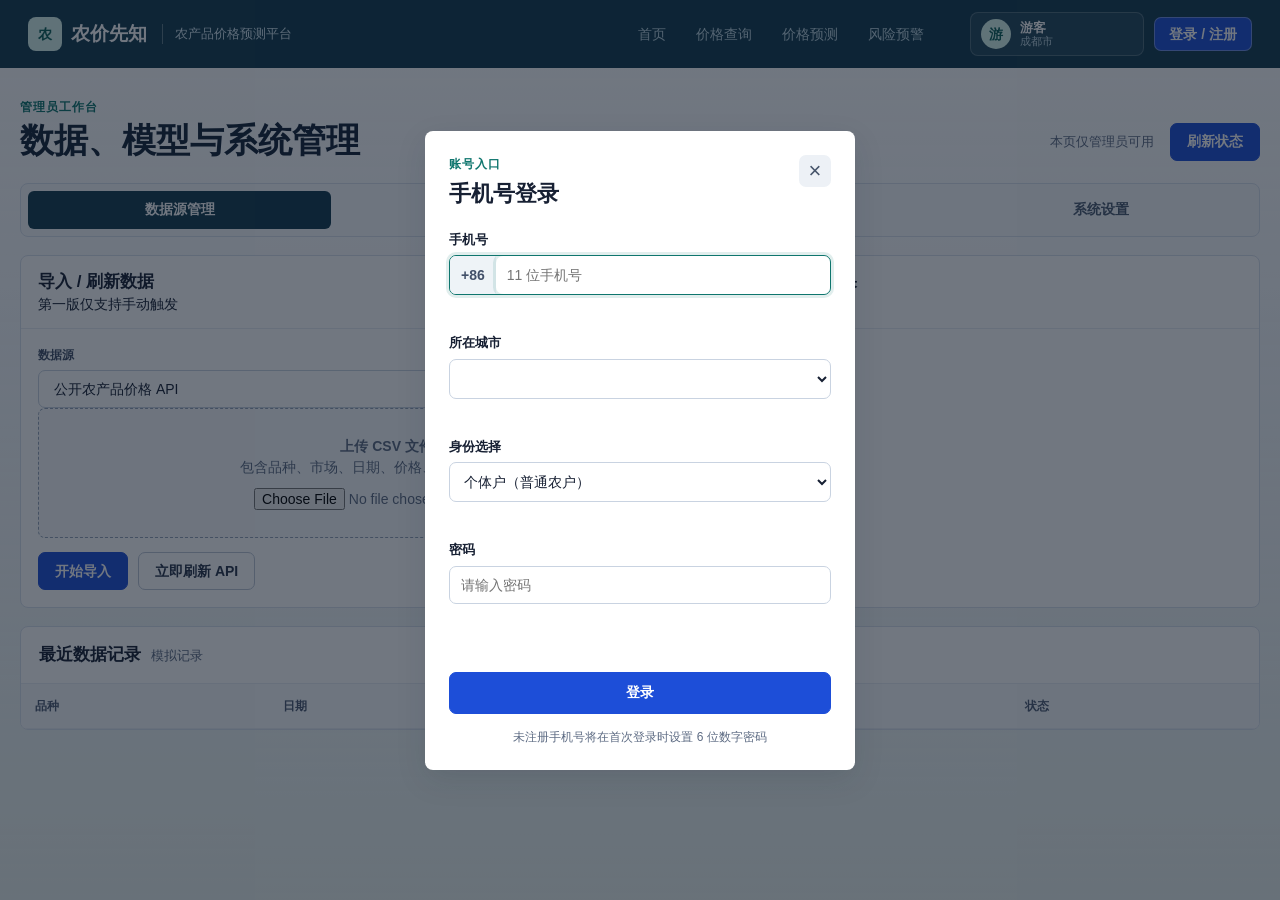
==== admin.html @ c4ecbc99 "Initial upload: GitHub Pages frontend and Cloudflare Worker backend" ====
﻿<!doctype html>
<html lang="zh-CN">
<head>
  <meta charset="utf-8">
  <meta name="viewport" content="width=device-width, initial-scale=1">
  <title>农价先知 · 管理后台</title>
  <link rel="stylesheet" href="alerts.css">
  <link rel="stylesheet" href="pages.css">
</head>
<body>
  <main class="page-shell">
    <section class="page-heading">
      <div>
        <p class="eyebrow">管理员工作台</p>
        <h1>数据、模型与系统管理</h1>
      </div>
      <div class="heading-actions">
        <span class="last-updated">本页仅管理员可用</span>
        <button class="primary-button" id="admin-refresh" type="button">刷新状态</button>
      </div>
    </section>

    <nav class="admin-tabs" aria-label="管理功能">
      <button class="active" type="button" data-tab="data">数据源管理</button>
      <button type="button" data-tab="model">模型管理</button>
      <button type="button" data-tab="logs">操作日志</button>
      <button type="button" data-tab="settings">系统设置</button>
    </nav>

    <section class="tab-view" id="tab-data">
      <div class="content-grid">
        <div class="panel">
          <div class="panel-header">
            <div>
              <h2>导入 / 刷新数据</h2>
              <span class="small">第一版仅支持手动触发</span>
            </div>
          </div>
          <div class="panel-body">
            <label class="field">
              <span>数据源</span>
              <select id="data-source">
                <option value="api">公开农产品价格 API</option>
                <option value="csv">CSV 文件</option>
              </select>
            </label>
            <div class="file-drop">
              <div>
                <strong>上传 CSV 文件</strong>
                <div>包含品种、市场、日期、价格、单位、数据来源</div>
                <input id="csv-file" type="file" accept=".csv,text/csv">
              </div>
            </div>
            <div style="margin-top:14px;display:flex;gap:10px;">
              <button class="primary-button" id="import-button" type="button">开始导入</button>
              <button class="secondary-button" id="api-refresh-button" type="button">立即刷新 API</button>
            </div>
          </div>
        </div>

        <div class="panel">
          <div class="panel-header">
            <div>
              <h2>校验结果</h2>
              <span class="small" id="import-time">尚未执行</span>
            </div>
          </div>
          <div class="panel-body">
            <ul class="result-list" id="import-result"></ul>
          </div>
        </div>
      </div>

      <div class="table-panel" style="margin-top:18px;">
        <div class="table-toolbar">
          <div>
            <h2>最近数据记录</h2>
            <span class="result-count">模拟记录</span>
          </div>
        </div>
        <div class="table-wrap">
          <table class="data-table">
            <thead><tr><th>品种</th><th>日期</th><th>价格</th><th>来源</th><th>状态</th></tr></thead>
            <tbody id="data-records"></tbody>
          </table>
        </div>
      </div>
    </section>

    <section class="tab-view" id="tab-model" hidden>
      <div class="content-grid">
        <div class="panel">
          <div class="panel-header">
            <div>
              <h2>模型任务</h2>
              <span class="small">基线、ARIMA、可选 Prophet</span>
            </div>
          </div>
          <div class="panel-body">
            <div class="select-grid">
              <label class="field"><span>训练品种</span><select id="train-product"></select></label>
              <label class="field"><span>训练市场</span><select id="train-market"></select></label>
              <label class="field"><span>预测天数</span><select id="train-days"><option value="7">7 天</option><option value="14">14 天</option></select></label>
            </div>
            <button class="primary-button" id="train-button" type="button" style="margin-top:14px;">开始训练与评估</button>
          </div>
        </div>

        <div class="panel">
          <div class="panel-header"><h2>最近模型结果</h2></div>
          <div class="panel-body">
            <div class="metric-grid">
              <div class="metric-box"><span>模型</span><strong id="trained-model">--</strong></div>
              <div class="metric-box"><span>MAPE</span><strong id="trained-mape">--</strong></div>
              <div class="metric-box"><span>RMSE</span><strong id="trained-rmse">--</strong></div>
            </div>
            <ul class="result-list" id="model-result"></ul>
          </div>
        </div>
      </div>
    </section>

    <section class="tab-view" id="tab-logs" hidden>
      <div class="table-panel">
        <div class="table-toolbar">
          <div>
            <h2>操作日志</h2>
            <span class="result-count" id="log-count"></span>
          </div>
          <button class="text-button" id="clear-logs" type="button">清空显示</button>
        </div>
        <div class="table-wrap">
          <table class="admin-log-table">
            <thead><tr><th>时间</th><th>操作</th><th>结果</th><th>详情</th></tr></thead>
            <tbody id="log-body"></tbody>
          </table>
        </div>
      </div>
    </section>

    <section class="tab-view" id="tab-settings" hidden>
      <div class="panel">
        <div class="panel-header"><h2>系统设置</h2></div>
        <div class="panel-body">
          <div class="select-grid">
            <label class="field"><span>风险评分跌幅权重</span><input id="weight-change" type="number" min="0" max="100" value="50"></label>
            <label class="field"><span>波动权重</span><input id="weight-volatility" type="number" min="0" max="100" value="30"></label>
            <label class="field"><span>提示权重</span><input id="weight-signal" type="number" min="0" max="100" value="20"></label>
          </div>
          <button class="primary-button" id="save-settings" type="button" style="margin-top:14px;">保存设置</button>
        </div>
      </div>
    </section>
  </main>

  <script src="mock-data.js"></script>
  <script src="app.js"></script>
  <script src="admin.js"></script>
</body>
</html>
---- alerts.css ----
﻿:root {
  --ink: #172033;
  --muted: #5d6b83;
  --line: #d8e0ec;
  --surface: #ffffff;
  --canvas: #f4f7fb;
  --brand: #0f766e;
  --brand-deep: #0b5f59;
  --navy: #1d4ed8;
  --amber: #b45309;
  --red: #b91c1c;
  --green: #15803d;
  --shadow: 0 10px 30px rgba(23, 32, 51, 0.12);
}

* {
  box-sizing: border-box;
}

html {
  min-width: 320px;
  background: var(--canvas);
}

body {
  margin: 0;
  min-height: 100vh;
  position: relative;
  z-index: 0;
  color: var(--ink);
  background: transparent;
  font-family: "Microsoft YaHei", "PingFang SC", "Segoe UI", sans-serif;
  font-size: 14px;
  line-height: 1.5;
}

body::before,
body::after {
  content: "";
  position: fixed;
  inset: 0;
  pointer-events: none;
}

body::before {
  z-index: -2;
  background: url("/NJXZ/agriculture-background.jpg") center / cover no-repeat;
  filter: blur(18px) saturate(0.78);
  opacity: 0.36;
}

body::after {
  z-index: -1;
  background: linear-gradient(
    to bottom,
    rgba(255, 255, 255, 0.97) 0%,
    rgba(246, 249, 252, 0.9) 42%,
    rgba(231, 240, 235, 0.76) 100%
  );
}

body.page-transition-in .page-shell {
  opacity: 0;
  transform: translateY(14px);
  animation: page-slide-in 320ms ease-out forwards;
}

body.page-transition-out .page-shell {
  animation: page-fade-out 170ms ease-in forwards;
}

@keyframes page-slide-in {
  from {
    opacity: 0;
    transform: translateY(14px);
  }
  to {
    opacity: 1;
    transform: translateY(0);
  }
}

@keyframes page-fade-out {
  from {
    opacity: 1;
  }
  to {
    opacity: 0.35;
    transform: translateY(-4px);
  }
}

@media (prefers-reduced-motion: reduce) {
  body.page-transition-in .page-shell,
  body.page-transition-out .page-shell {
    animation: none;
    opacity: 1;
    transform: none;
  }
}

.chart-path-reveal {
  stroke-dasharray: 1000;
  stroke-dashoffset: 1000;
  animation-name: chart-path-draw;
  animation-timing-function: ease-out;
  animation-fill-mode: forwards;
}

@keyframes chart-path-draw {
  to {
    stroke-dashoffset: 0;
  }
}

@media (prefers-reduced-motion: reduce) {
  .chart-path-reveal {
    animation: none;
    stroke-dashoffset: 0;
  }
}

button,
input,
select {
  font: inherit;
}

button,
select {
  cursor: pointer;
}

.app-header {
  min-height: 68px;
  padding: 0 28px;
  display: flex;
  align-items: center;
  gap: 30px;
  background: #123b4f;
  color: #ffffff;
  position: sticky;
  top: 0;
  z-index: 20;
}

.brand {
  display: flex;
  align-items: center;
  gap: 9px;
  min-width: max-content;
}

.brand-mark {
  width: 34px;
  height: 34px;
  display: grid;
  place-items: center;
  border-radius: 8px;
  color: #0b5f59;
  background: #d7f5ec;
  font-weight: 800;
}

.brand-name {
  font-size: 19px;
  font-weight: 800;
  letter-spacing: 0;
}

.brand-tag {
  margin-left: 6px;
  padding-left: 12px;
  border-left: 1px solid rgba(255, 255, 255, 0.32);
  color: #cfe2ec;
  font-size: 13px;
}

.main-nav {
  display: flex;
  align-items: stretch;
  align-self: stretch;
  gap: 22px;
  margin-left: auto;
}

.nav-link {
  position: relative;
  display: grid;
  place-items: center;
  padding: 0 4px;
  color: #b8d0dc;
  text-decoration: none;
  white-space: nowrap;
}

.nav-link::after {
  content: "";
  position: absolute;
  left: 0;
  right: 0;
  bottom: 0;
  height: 3px;
  background: transparent;
}

.nav-link.active {
  color: #ffffff;
}

.nav-link.active::after {
  background: #55d6be;
}

.account-area {
  display: flex;
  align-items: center;
  gap: 10px;
  margin-left: 12px;
}

.account-chip {
  display: flex;
  align-items: center;
  gap: 9px;
  min-width: 174px;
  padding: 6px 10px;
  border: 1px solid rgba(255, 255, 255, 0.2);
  border-radius: 8px;
  background: rgba(255, 255, 255, 0.07);
}

.account-avatar {
  width: 30px;
  height: 30px;
  display: grid;
  place-items: center;
  border-radius: 50%;
  background: #d7f5ec;
  color: #0b5f59;
  font-weight: 800;
}

.account-meta {
  display: flex;
  flex-direction: column;
  line-height: 1.2;
}

.account-meta strong {
  font-size: 13px;
}

.account-meta small {
  color: #b8d0dc;
  font-size: 11px;
}

.icon-button {
  min-height: 34px;
  padding: 0 10px;
  border: 0;
  border-radius: 7px;
  color: #eef9f6;
  background: transparent;
}

.icon-button:hover {
  background: rgba(255, 255, 255, 0.12);
}

.page-shell {
  width: min(1440px, calc(100% - 40px));
  margin: 0 auto;
  padding: 30px 0 44px;
}

.page-heading {
  display: flex;
  align-items: flex-end;
  justify-content: space-between;
  gap: 20px;
  margin-bottom: 22px;
}

.eyebrow {
  margin: 0 0 4px;
  color: var(--brand);
  font-size: 12px;
  font-weight: 800;
  letter-spacing: 0.08em;
  text-transform: uppercase;
}

.page-heading h1 {
  margin: 0;
  color: #132338;
  font-size: clamp(24px, 3vw, 34px);
  line-height: 1.2;
}

.heading-actions {
  display: flex;
  align-items: center;
  gap: 16px;
}

.last-updated {
  color: var(--muted);
  font-size: 13px;
}

.primary-button,
.secondary-button {
  min-height: 38px;
  padding: 0 16px;
  border-radius: 7px;
  font-weight: 700;
}

.primary-button {
  border: 1px solid var(--navy);
  color: #ffffff;
  background: var(--navy);
}

.primary-button:hover {
  background: #1646b8;
}

.secondary-button {
  border: 1px solid #bcc6d5;
  color: #28344a;
  background: #ffffff;
}

.secondary-button:hover {
  border-color: #8f9db3;
  background: #f8fafc;
}

.stat-grid {
  display: grid;
  grid-template-columns: repeat(4, minmax(0, 1fr));
  gap: 14px;
  margin-bottom: 18px;
}

.stat-tile {
  min-height: 96px;
  padding: 16px 18px;
  display: flex;
  flex-direction: column;
  justify-content: center;
  border: 1px solid var(--line);
  border-radius: 8px;
  background: var(--surface);
}

.stat-value {
  font-size: 30px;
  font-weight: 800;
  line-height: 1;
}

.stat-label {
  margin-top: 8px;
  color: var(--muted);
}

.stat-high .stat-value { color: var(--red); }
.stat-medium .stat-value { color: var(--amber); }
.stat-low .stat-value { color: var(--green); }
.stat-neutral .stat-value { color: var(--navy); }

.toolbar {
  padding: 16px;
  display: flex;
  align-items: flex-end;
  gap: 12px;
  border: 1px solid var(--line);
  border-radius: 8px;
  background: #ffffff;
  margin-bottom: 18px;
}

.field {
  min-width: 150px;
  display: flex;
  flex-direction: column;
  gap: 6px;
}

.field > span {
  color: #425069;
  font-size: 12px;
  font-weight: 700;
}

.field input,
.field select,
.login-field input {
  width: 100%;
  height: 38px;
  padding: 0 11px;
  border: 1px solid #c9d3e1;
  border-radius: 7px;
  outline: none;
  color: var(--ink);
  background: #ffffff;
}

.field input:focus,
.field select:focus,
.login-field input:focus {
  border-color: var(--brand);
  box-shadow: 0 0 0 3px rgba(15, 118, 110, 0.12);
}

.search-field {
  flex: 1 1 300px;
}

.table-panel {
  border: 1px solid var(--line);
  border-radius: 8px;
  background: #ffffff;
  overflow: hidden;
}

.table-toolbar {
  padding: 15px 18px;
  display: flex;
  align-items: center;
  justify-content: space-between;
  gap: 16px;
  border-bottom: 1px solid #e7ecf3;
}

.table-toolbar > div {
  display: flex;
  align-items: baseline;
  gap: 10px;
}

.table-toolbar h2 {
  margin: 0;
  font-size: 17px;
}

.result-count {
  color: var(--muted);
  font-size: 13px;
}

.text-button {
  border: 0;
  color: var(--navy);
  background: transparent;
  font-weight: 700;
}

.text-button:hover {
  text-decoration: underline;
}

.table-wrap {
  overflow-x: auto;
}

table {
  width: 100%;
  border-collapse: collapse;
  min-width: 980px;
}

th,
td {
  padding: 13px 14px;
  border-bottom: 1px solid #e7ecf3;
  text-align: left;
  vertical-align: top;
}

th {
  color: #4c5a72;
  background: #f7f9fc;
  font-size: 12px;
  font-weight: 800;
  white-space: nowrap;
}

tbody tr {
  background: #ffffff;
}

tbody tr:hover {
  background: #fbfdff;
}

tbody tr:last-child td {
  border-bottom: 0;
}

.level-badge,
.status-badge {
  display: inline-flex;
  align-items: center;
  min-height: 26px;
  padding: 0 9px;
  border-radius: 999px;
  font-size: 12px;
  font-weight: 800;
  white-space: nowrap;
}

.level-high { color: #8f1111; background: #fee2e2; }
.level-medium { color: #87480c; background: #fef3c7; }
.level-low { color: #126033; background: #d8f3e1; }
.status-unread { color: #8f1111; background: #fff1f2; }
.status-read { color: #48586e; background: #e9edf3; }

.risk-score {
  font-variant-numeric: tabular-nums;
  font-weight: 800;
}

.reason-cell {
  min-width: 260px;
  max-width: 420px;
  color: #39465c;
}

.action-column {
  width: 118px;
}

.row-actions {
  display: flex;
  gap: 8px;
  white-space: nowrap;
}

.row-actions button {
  border: 0;
  padding: 0;
  color: var(--navy);
  background: transparent;
  font-weight: 700;
}

.row-actions button:hover {
  text-decoration: underline;
}

.empty-state {
  padding: 40px 16px;
  color: var(--muted);
  text-align: center;
}

.risk-note {
  margin-top: 14px;
  padding: 11px 14px;
  display: flex;
  gap: 10px;
  border-left: 4px solid var(--amber);
  color: #5e4a21;
  background: #fff8df;
  font-size: 13px;
}

dialog {
  width: min(430px, calc(100% - 28px));
  padding: 0;
  border: 0;
  border-radius: 8px;
  color: var(--ink);
  background: #ffffff;
  box-shadow: var(--shadow);
}

dialog::backdrop {
  background: rgba(12, 21, 37, 0.58);
}

.login-dialog form,
.detail-dialog {
  padding: 24px;
}

.dialog-head {
  margin-bottom: 20px;
  display: flex;
  align-items: flex-start;
  justify-content: space-between;
  gap: 16px;
}

.dialog-head h2 {
  margin: 0;
  font-size: 22px;
}

.dialog-close {
  width: 32px;
  height: 32px;
  border: 0;
  border-radius: 7px;
  color: #46546a;
  background: #edf1f6;
  font-size: 22px;
  line-height: 1;
}

.login-field {
  display: flex;
  flex-direction: column;
  gap: 6px;
  margin-bottom: 16px;
}

.login-field > span {
  font-size: 13px;
  font-weight: 800;
}

.field-error {
  min-height: 16px;
  color: var(--red);
  font-size: 12px;
}

.login-error {
  min-height: 20px;
  margin: 2px 0 10px;
  color: var(--red);
  font-size: 13px;
}

.login-submit {
  width: 100%;
  min-height: 42px;
}

.login-foot {
  margin: 14px 0 0;
  color: var(--muted);
  font-size: 12px;
  text-align: center;
}

.detail-dialog {
  width: min(520px, calc(100% - 28px));
}

.detail-grid {
  margin: 0 0 18px;
  display: grid;
  grid-template-columns: repeat(2, minmax(0, 1fr));
  gap: 12px;
}

.detail-grid div {
  padding: 10px 12px;
  border: 1px solid var(--line);
  border-radius: 7px;
  background: #f8fafc;
}

.detail-grid dt {
  margin-bottom: 4px;
  color: var(--muted);
  font-size: 12px;
}

.detail-grid dd {
  margin: 0;
  font-weight: 800;
}

.detail-reason {
  padding: 14px;
  border-left: 4px solid var(--amber);
  background: #fff8df;
}

.detail-reason span {
  display: block;
  margin-bottom: 5px;
  color: #7b4d12;
  font-size: 12px;
  font-weight: 800;
}

.detail-reason p {
  margin: 0;
  color: #493c24;
}

.detail-actions {
  margin-top: 20px;
  display: flex;
  justify-content: flex-end;
  gap: 10px;
}

.toast-region {
  position: fixed;
  right: 20px;
  bottom: 20px;
  z-index: 50;
  display: flex;
  flex-direction: column;
  gap: 8px;
}

.toast {
  min-width: 230px;
  max-width: 340px;
  padding: 11px 14px;
  border-radius: 7px;
  color: #ffffff;
  background: #243147;
  box-shadow: var(--shadow);
  animation: toast-in 0.22s ease-out;
}

.toast.success {
  background: #17624a;
}

.toast.error {
  background: #9c2020;
}

@keyframes toast-in {
  from { opacity: 0; transform: translateY(6px); }
  to { opacity: 1; transform: translateY(0); }
}

@media (max-width: 980px) {
  .app-header {
    flex-wrap: wrap;
    padding: 12px 18px;
    gap: 12px;
  }

  .main-nav {
    order: 3;
    width: 100%;
    min-height: 36px;
    justify-content: flex-start;
    overflow-x: auto;
  }

  .account-area {
    margin-left: auto;
  }

  .toolbar {
    flex-wrap: wrap;
  }

  .field {
    flex: 1 1 150px;
  }

  .search-field {
    flex-basis: 100%;
  }
}

@media (max-width: 640px) {
  .page-shell {
    width: min(100% - 24px, 1440px);
    padding-top: 20px;
  }

  .page-heading {
    align-items: flex-start;
    flex-direction: column;
  }

  .heading-actions {
    width: 100%;
    justify-content: space-between;
  }

  .stat-grid {
    grid-template-columns: repeat(2, minmax(0, 1fr));
  }

  .toolbar {
    display: grid;
    grid-template-columns: 1fr 1fr;
  }

  .field {
    min-width: 0;
  }

  .search-field {
    grid-column: 1 / -1;
  }

  .table-toolbar {
    align-items: flex-start;
    flex-direction: column;
  }

  .account-chip {
    display: none;
  }

  .detail-grid {
    grid-template-columns: 1fr;
  }
}
---- pages.css ----
﻿body.large-font {
  font-size: 42px;
}

body.large-font .page-heading h1 {
  font-size: 44px;
}

body.large-font .app-header,
body.large-font .main-nav {
  min-height: 64px;
}

body.large-font .field input,
body.large-font .field select,
body.large-font .login-field input,
body.large-font .login-field select {
  min-height: 60px;
}

body.large-font .primary-button,
body.large-font .secondary-button,
body.large-font .login-button,
body.large-font .icon-button {
  min-height: 58px;
  padding-inline: 18px;
}

body.large-font .quick-chip,
body.large-font .catalog-tab {
  min-height: 50px;
  padding-inline: 14px;
}

.login-button {
  min-height: 34px;
  padding: 0 14px;
  border: 1px solid rgba(255, 255, 255, 0.36);
  border-radius: 7px;
  color: #ffffff;
  background: #1d4ed8;
  font-weight: 700;
}

.login-button:hover {
  background: #1646b8;
}

.account-profile-button {
  padding: 6px 10px;
  border: 1px solid rgba(255, 255, 255, 0.2);
  border-radius: 8px;
  color: inherit;
  background: rgba(255, 255, 255, 0.07);
  text-align: left;
}

.account-profile-button:hover {
  background: rgba(255, 255, 255, 0.14);
}

.login-field select {
  width: 100%;
  height: 40px;
  padding: 0 10px;
  border: 1px solid #c9d3e1;
  border-radius: 7px;
  color: #172033;
  background: #ffffff;
}

.login-field select:focus {
  border-color: #0f766e;
  box-shadow: 0 0 0 3px rgba(15, 118, 110, 0.12);
}

.profile-login-button {
  min-height: 38px;
}

.weather-grid {
  display: grid;
  grid-template-columns: repeat(5, minmax(0, 1fr));
  gap: 10px;
}

.weather-metric {
  padding: 12px;
  border: 1px solid #d8e0ec;
  border-radius: 7px;
  background: #f8fafc;
}

.weather-metric span {
  display: block;
  color: #5d6b83;
  font-size: 12px;
}

.weather-metric strong {
  display: block;
  margin-top: 5px;
  font-size: 18px;
}

.weather-daily {
  grid-column: 1 / -1;
  display: grid;
  grid-template-columns: repeat(7, minmax(0, 1fr));
  gap: 8px;
  margin-top: 10px;
}

.weather-day {
  padding: 10px;
  border: 1px solid #d8e0ec;
  border-radius: 7px;
  background: #ffffff;
  text-align: center;
}

.weather-day span,
.weather-day strong,
.weather-day small {
  display: block;
}

.weather-day strong {
  margin: 6px 0 3px;
  font-size: 13px;
}

.weather-day small {
  color: #5d6b83;
}

.phone-wrap {
  display: flex;
  align-items: center;
  border: 1px solid #c9d3e1;
  border-radius: 7px;
  background: #ffffff;
  overflow: hidden;
}

.phone-wrap:focus-within {
  border-color: #0f766e;
  box-shadow: 0 0 0 3px rgba(15, 118, 110, 0.12);
}

.phone-prefix {
  padding: 0 11px;
  color: #425069;
  background: #eef3f7;
  font-weight: 800;
  line-height: 38px;
}

.phone-wrap input {
  min-width: 0;
  border: 0;
  box-shadow: none;
}

.register-only {
  display: none;
}

.login-field input[type="password"] {
  width: 100%;
}

.content-grid {
  display: grid;
  grid-template-columns: minmax(0, 1.2fr) minmax(340px, 0.8fr);
  gap: 18px;
}

.content-grid .wide {
  grid-column: 1 / -1;
}

.panel {
  border: 1px solid #d8e0ec;
  border-radius: 8px;
  background: #ffffff;
}

.panel-header {
  min-height: 54px;
  padding: 13px 17px;
  display: flex;
  align-items: center;
  justify-content: space-between;
  gap: 12px;
  border-bottom: 1px solid #e7ecf3;
}

.panel-header h2,
.panel-header h3 {
  margin: 0;
  font-size: 17px;
}

.panel-body {
  padding: 17px;
}

.search-hero {
  padding: 32px 20px 28px;
  border: 1px solid #d8e0ec;
  border-radius: 8px;
  background: linear-gradient(135deg, #f0fdfa 0%, #eff6ff 100%);
}

.search-hero h1 {
  margin: 0;
  color: #132338;
  font-size: clamp(28px, 4vw, 42px);
}

.search-hero p {
  max-width: 720px;
  margin: 8px 0 20px;
  color: #4b5a70;
}

.hero-search {
  max-width: 760px;
  display: flex;
  gap: 10px;
}

.hero-search input {
  flex: 1;
  height: 44px;
  padding: 0 13px;
  border: 1px solid #b9c6d6;
  border-radius: 7px;
  outline: none;
}

.hero-search input:focus {
  border-color: #0f766e;
  box-shadow: 0 0 0 3px rgba(15, 118, 110, 0.12);
}

.hero-search button {
  min-width: 104px;
}

.quick-links {
  margin-top: 16px;
  display: flex;
  flex-wrap: wrap;
  gap: 8px;
}

.quick-chip {
  min-height: 30px;
  padding: 0 11px;
  border: 1px solid #b9c6d6;
  border-radius: 999px;
  color: #2c3a51;
  background: #ffffff;
  font-size: 12px;
  font-weight: 700;
}

.quick-chip:hover {
  border-color: #0f766e;
  color: #0f766e;
}

.catalog-navigator {
  display: grid;
  gap: 12px;
}

.catalog-top-tabs,
.catalog-sub-tabs {
  display: flex;
  flex-wrap: wrap;
  gap: 7px;
}

.catalog-tab {
  min-height: 30px;
  padding: 0 11px;
  border: 1px solid #c9d3e1;
  border-radius: 7px;
  color: #425069;
  background: #ffffff;
  font-size: 12px;
  font-weight: 700;
}

.catalog-tab.active {
  border-color: #0f766e;
  color: #ffffff;
  background: #0f766e;
}

.catalog-sub-tabs .catalog-tab {
  border-color: #d8e0ec;
  background: #f8fafc;
}

.catalog-products {
  display: flex;
  flex-wrap: wrap;
  gap: 8px;
}

.group-status-empty {
  padding: 14px;
  border: 1px dashed #b9c6d6;
  border-radius: 7px;
  color: #5d6b83;
  background: #f8fafc;
  text-align: center;
}

.group-recommendation-list {
  display: flex;
  flex-wrap: wrap;
  gap: 9px;
}

.manager-panel {
  margin-top: 18px;
}

.group-toolbar {
  display: flex;
  align-items: flex-end;
  flex-wrap: wrap;
  gap: 12px;
}

.group-toolbar .field {
  min-width: 220px;
}

.add-member-form {
  display: flex;
  align-items: flex-end;
  gap: 9px;
}

.add-member-form .field {
  min-width: 230px;
}

.danger-button {
  border-color: #d99a9a;
  color: #9c2020;
}

.danger-button:hover {
  border-color: #b91c1c;
  background: #fff5f5;
}

.group-member-summary {
  margin-bottom: 18px;
  display: flex;
  align-items: baseline;
  justify-content: space-between;
  gap: 16px;
}

.group-member-summary strong {
  font-size: 20px;
}

.group-member-summary span,
.group-recommend-title {
  color: #5d6b83;
}

.group-recommend-title {
  margin: 0 0 10px;
  font-size: 14px;
}

.group-leave-actions {
  margin-top: 18px;
  display: flex;
  justify-content: flex-end;
}

.recommend-candidates,
.recommend-selected {
  display: flex;
  flex-wrap: wrap;
  gap: 8px;
}

.candidate-chip,
.selected-product {
  display: inline-flex;
  align-items: center;
  gap: 8px;
  min-height: 34px;
  padding: 0 10px;
  border: 1px solid #c9d3e1;
  border-radius: 7px;
  color: #2c3a51;
  background: #ffffff;
}

.candidate-chip.selected {
  border-color: #0f766e;
  color: #ffffff;
  background: #0f766e;
}

.candidate-chip small {
  color: #7b8798;
  font-size: 11px;
}

.candidate-chip.selected small {
  color: #d7f5ec;
}

.selected-product {
  color: #126033;
  background: #d8f3e1;
}

.selected-product button {
  border: 0;
  padding: 0;
  color: #126033;
  background: transparent;
  font-size: 18px;
}

.recommend-manual {
  display: flex;
  gap: 8px;
}

.recommend-manual select {
  flex: 1;
}

.recommendation-dialog {
  width: min(660px, calc(100% - 28px));
}

.prediction-range-field {
  flex: 1 1 300px;
  min-width: 280px;
}

.prediction-range-field input[type="range"] {
  height: 8px;
  padding: 0;
  border: 0;
  background: linear-gradient(90deg, #0f766e, #55d6be);
  accent-color: #0f766e;
}

.mini-chart {
  width: 100%;
  height: 220px;
  margin-top: 10px;
  border: 1px solid #e2e8f0;
  border-radius: 7px;
  background: #ffffff;
}

.chart-legend {
  margin-top: 7px;
  display: flex;
  flex-wrap: wrap;
  gap: 12px;
  color: #5d6b83;
  font-size: 12px;
}

.chart-legend span::before {
  content: "";
  display: inline-block;
  width: 10px;
  height: 3px;
  margin-right: 5px;
  vertical-align: middle;
  background: currentColor;
}

.trend-list {
  margin: 0;
  padding: 0;
  list-style: none;
}

.trend-list li {
  padding: 13px 0;
  display: grid;
  grid-template-columns: 1fr auto;
  gap: 8px;
  border-bottom: 1px solid #e7ecf3;
}

.trend-list li:last-child {
  border-bottom: 0;
}

.trend-name {
  font-weight: 800;
}

.trend-meta {
  color: #5d6b83;
  font-size: 12px;
}

.trend-value.positive { color: #15803d; }
.trend-value.negative { color: #b91c1c; }

.select-grid {
  display: grid;
  grid-template-columns: repeat(3, minmax(0, 1fr));
  gap: 12px;
}

.chart-card {
  min-height: 360px;
}

.chart-card svg {
  width: 100%;
  height: 290px;
  display: block;
}

.segmented {
  display: inline-flex;
  padding: 3px;
  border: 1px solid #cbd5e1;
  border-radius: 7px;
  background: #edf1f6;
}

.segmented button {
  min-width: 74px;
  min-height: 32px;
  border: 0;
  border-radius: 5px;
  color: #536178;
  background: transparent;
  font-weight: 800;
}

.segmented button.active {
  color: #0f766e;
  background: #ffffff;
  box-shadow: 0 1px 3px rgba(15, 23, 42, 0.12);
}

.risk-card {
  padding: 18px;
  border: 1px solid #fecaca;
  border-radius: 8px;
  background: #fef2f2;
}

.risk-card.medium {
  border-color: #fde68a;
  background: #fffbeb;
}

.risk-card.low {
  border-color: #bbf7d0;
  background: #f0fdf4;
}

.risk-card h3 {
  margin: 0 0 8px;
  font-size: 15px;
}

.risk-factors {
  margin-top: 14px;
  display: flex;
  flex-wrap: wrap;
  gap: 7px;
}

.factor-chip {
  padding: 5px 8px;
  border: 1px solid rgba(91, 100, 118, 0.18);
  border-radius: 6px;
  color: #4a5568;
  background: rgba(255, 255, 255, 0.62);
  font-size: 12px;
}

.factor-note {
  margin-top: 12px;
  padding: 10px 12px;
  border-left: 3px solid #55d6be;
  color: #425069;
  background: #f0fdfa;
  font-size: 12px;
  line-height: 1.6;
}

.risk-score-large {
  font-size: 38px;
  font-weight: 900;
  line-height: 1;
}

.risk-high { color: #b91c1c; }
.risk-medium { color: #b45309; }
.risk-low { color: #15803d; }

.metric-grid {
  display: grid;
  grid-template-columns: repeat(3, minmax(0, 1fr));
  gap: 10px;
}

.metric-box {
  padding: 11px;
  border: 1px solid #d8e0ec;
  border-radius: 7px;
  background: #f8fafc;
}

.metric-box span {
  display: block;
  color: #5d6b83;
  font-size: 12px;
}

.metric-box strong {
  display: block;
  margin-top: 4px;
  font-size: 18px;
}

.admin-tabs {
  display: flex;
  gap: 4px;
  padding: 7px;
  border: 1px solid #d8e0ec;
  border-radius: 8px;
  background: #f7f9fc;
  margin-bottom: 18px;
}

.admin-tabs button {
  flex: 1;
  min-height: 38px;
  border: 0;
  border-radius: 6px;
  color: #4b5a70;
  background: transparent;
  font-weight: 800;
}

.admin-tabs button.active {
  color: #ffffff;
  background: #123b4f;
}

.file-drop {
  min-height: 130px;
  padding: 24px;
  display: grid;
  place-items: center;
  border: 1px dashed #94a3b8;
  border-radius: 7px;
  color: #5d6b83;
  background: #f8fafc;
  text-align: center;
}

.file-drop input {
  margin-top: 10px;
}

.result-list {
  margin: 0;
  padding: 0;
  list-style: none;
}

.result-list li {
  padding: 10px 0;
  display: flex;
  align-items: center;
  justify-content: space-between;
  gap: 10px;
  border-bottom: 1px solid #e7ecf3;
}

.result-list li:last-child {
  border-bottom: 0;
}

.status-pill {
  display: inline-flex;
  min-height: 24px;
  padding: 0 8px;
  align-items: center;
  border-radius: 999px;
  font-size: 12px;
  font-weight: 800;
}

.status-pill.success {
  color: #126033;
  background: #d8f3e1;
}

.status-pill.warning {
  color: #87480c;
  background: #fef3c7;
}

.fallback-tag {
  display: inline-block;
  margin-left: 6px;
  padding: 2px 6px;
  border-radius: 5px;
  color: #87480c;
  background: #fef3c7;
  font-size: 11px;
  font-weight: 800;
  vertical-align: 1px;
}

.admin-log-table td:first-child,
.admin-log-table td:nth-child(2) {
  white-space: nowrap;
}

.data-table td:first-child,
.data-table td:nth-child(2),
.data-table td:nth-child(3) {
  white-space: nowrap;
}

.query-pager {
  display: flex;
  align-items: center;
  gap: 8px;
}

.query-pager .secondary-button {
  min-height: 32px;
  padding: 0 10px;
}

.positive {
  color: #15803d;
  font-weight: 700;
}

.negative {
  color: #b91c1c;
  font-weight: 700;
}

@media (max-width: 980px) {
  .content-grid {
    grid-template-columns: 1fr;
  }

  .content-grid .wide {
    grid-column: auto;
  }

  .select-grid {
    grid-template-columns: 1fr;
  }

  .metric-grid {
    grid-template-columns: repeat(3, 1fr);
  }
}

@media (max-width: 640px) {
  .hero-search {
    flex-direction: column;
  }

  .metric-grid {
    grid-template-columns: 1fr;
  }

  .weather-grid {
    grid-template-columns: repeat(2, minmax(0, 1fr));
  }

  .weather-daily {
    grid-template-columns: repeat(2, minmax(0, 1fr));
  }

  .admin-tabs {
    overflow-x: auto;
  }

  .admin-tabs button {
    min-width: 150px;
  }
}
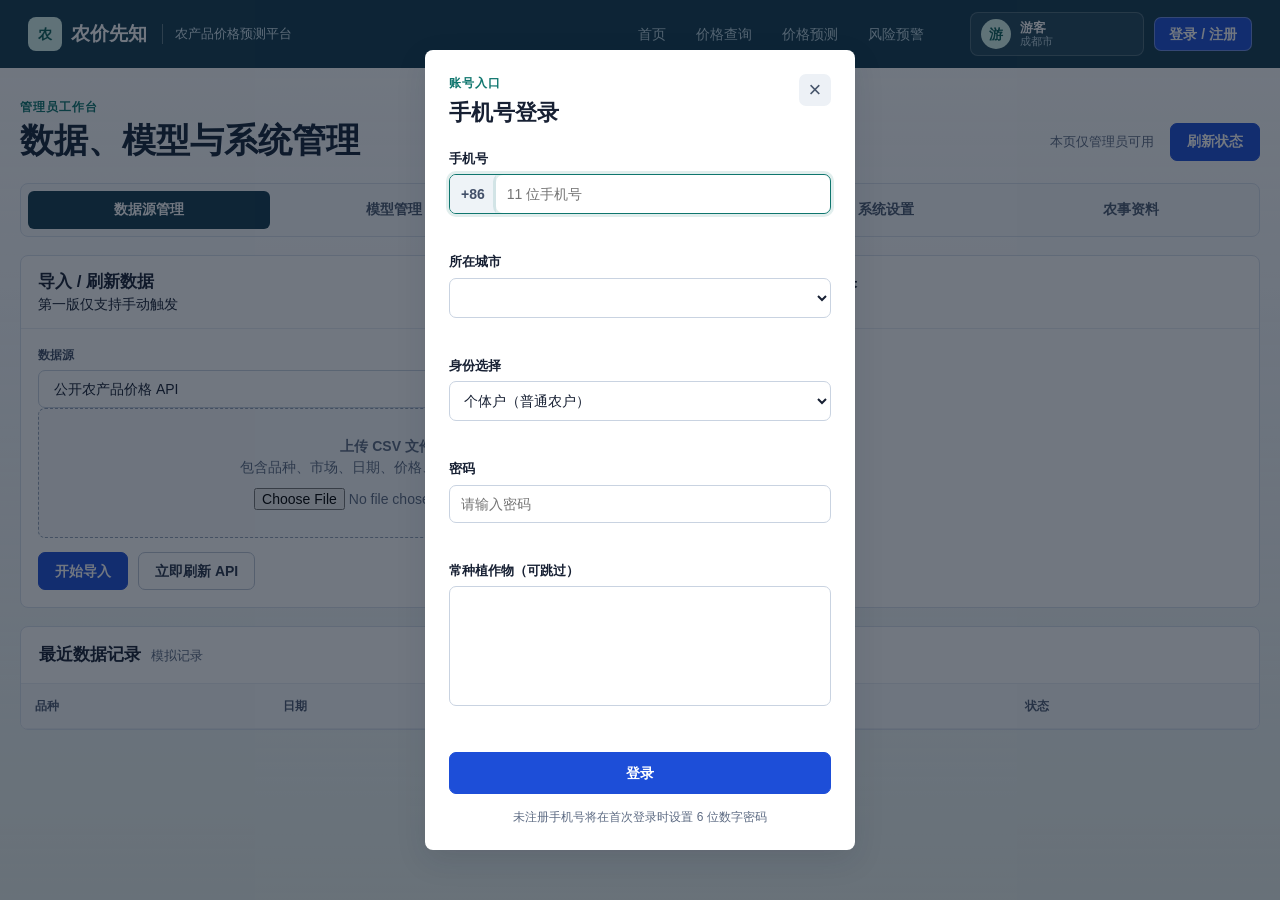
==== commit 9100a3f5: "Add regional planting, solar terms, fertilizer, and group notes" ====
--- a/admin.html
+++ b/admin.html
@@ -25,6 +25,7 @@
       <button type="button" data-tab="model">模型管理</button>
       <button type="button" data-tab="logs">操作日志</button>
       <button type="button" data-tab="settings">系统设置</button>
+      <button type="button" data-tab="agri">农事资料</button>
     </nav>
 
     <section class="tab-view" id="tab-data">
@@ -151,9 +152,56 @@
         </div>
       </div>
     </section>
+
+    <section class="tab-view" id="tab-agri" hidden>
+      <div class="content-grid">
+        <div class="panel">
+          <div class="panel-header"><h2>省份适合作物</h2></div>
+          <div class="panel-body">
+            <label class="field"><span>省份</span><input id="agri-region-province" type="text" maxlength="30" placeholder="例如 四川"></label>
+            <label class="field"><span>适合作物（用顿号分隔）</span><input id="agri-region-crops" type="text" placeholder="水稻、油菜、小麦"></label>
+            <button class="primary-button" id="agri-region-save" type="button">保存</button>
+            <div class="agri-list" id="agri-region-list"></div>
+          </div>
+        </div>
+
+        <div class="panel">
+          <div class="panel-header"><h2>节气农事</h2></div>
+          <div class="panel-body">
+            <label class="field"><span>节气</span><input id="agri-term" type="text" maxlength="20" placeholder="例如 立春"></label>
+            <label class="field"><span>对应农事</span><textarea id="agri-tasks" rows="3"></textarea></label>
+            <button class="primary-button" id="agri-term-save" type="button">保存</button>
+            <div class="agri-list" id="agri-term-list"></div>
+          </div>
+        </div>
+
+        <div class="panel">
+          <div class="panel-header"><h2>作物肥料需求</h2></div>
+          <div class="panel-body">
+            <label class="field"><span>作物</span><input id="agri-fertilizer-crop" type="text" maxlength="30" placeholder="例如 土豆"></label>
+            <label class="field"><span>肥料（用顿号分隔）</span><input id="agri-fertilizer-values" type="text" placeholder="钾肥"></label>
+            <button class="primary-button" id="agri-fertilizer-save" type="button">保存</button>
+            <div class="agri-list" id="agri-fertilizer-list"></div>
+          </div>
+        </div>
+
+        <div class="panel">
+          <div class="panel-header"><h2>肥料价格</h2></div>
+          <div class="panel-body">
+            <label class="field"><span>肥料</span><input id="agri-price-name" type="text" maxlength="20" placeholder="例如 氮肥"></label>
+            <label class="field"><span>最低价</span><input id="agri-price-min" type="number" min="0"></label>
+            <label class="field"><span>最高价</span><input id="agri-price-max" type="number" min="0"></label>
+            <label class="field"><span>单位</span><input id="agri-price-unit" type="text" value="元/吨"></label>
+            <button class="primary-button" id="agri-price-save" type="button">保存</button>
+            <div class="agri-list" id="agri-price-list"></div>
+          </div>
+        </div>
+      </div>
+    </section>
   </main>
 
   <script src="mock-data.js"></script>
+  <script src="data-client.js"></script>
   <script src="app.js"></script>
   <script src="admin.js"></script>
 </body>
--- a/pages.css
+++ b/pages.css
@@ -812,3 +812,167 @@
     min-width: 150px;
   }
 }
+
+.crop-chip-list {
+  display: flex;
+  flex-wrap: wrap;
+  gap: 8px;
+}
+
+.crop-chip {
+  display: inline-flex;
+  min-height: 30px;
+  padding: 0 12px;
+  align-items: center;
+  border: 1px solid #b9c6d6;
+  border-radius: 999px;
+  color: #2c3a51;
+  background: #ffffff;
+  font-weight: 700;
+}
+
+.solar-term-tasks {
+  margin: 0;
+  color: #39465c;
+  line-height: 1.8;
+}
+
+.fertilizer-crop-grid {
+  display: grid;
+  grid-template-columns: repeat(auto-fill, minmax(150px, 1fr));
+  gap: 10px;
+}
+
+.fertilizer-crop-item {
+  padding: 11px;
+  border: 1px solid #d8e0ec;
+  border-radius: 7px;
+  background: #f8fafc;
+}
+
+.fertilizer-crop-item strong,
+.fertilizer-crop-item span {
+  display: block;
+}
+
+.fertilizer-crop-item span {
+  margin-top: 5px;
+  color: #5d6b83;
+  font-size: 12px;
+}
+
+.fertilizer-prices {
+  margin-top: 16px;
+  padding-top: 14px;
+  display: grid;
+  grid-template-columns: repeat(auto-fit, minmax(180px, 1fr));
+  gap: 10px;
+  border-top: 1px solid #e7ecf3;
+}
+
+.fertilizer-price-item {
+  padding: 10px 12px;
+  border: 1px solid #d8e0ec;
+  border-radius: 7px;
+  background: #ffffff;
+}
+
+.fertilizer-price-item strong,
+.fertilizer-price-item span {
+  display: block;
+}
+
+.fertilizer-price-item span {
+  margin-top: 5px;
+  color: #425069;
+}
+
+.frequent-risk-block {
+  margin-top: 16px;
+  padding-top: 12px;
+  border-top: 1px solid #e7ecf3;
+}
+
+.frequent-risk-block h3 {
+  margin: 0 0 8px;
+  font-size: 15px;
+}
+
+.group-message-section {
+  margin-top: 18px;
+  padding-top: 14px;
+  border-top: 1px solid #e7ecf3;
+}
+
+.group-message-section h3 {
+  margin: 0 0 10px;
+  font-size: 15px;
+}
+
+.group-message-form {
+  display: flex;
+  gap: 8px;
+}
+
+.group-message-form input {
+  flex: 1;
+  height: 38px;
+  padding: 0 11px;
+  border: 1px solid #c9d3e1;
+  border-radius: 7px;
+}
+
+.group-message-list {
+  margin: 10px 0 0;
+  padding: 0;
+  list-style: none;
+}
+
+.group-message-list li {
+  padding: 10px 0;
+  border-bottom: 1px solid #e7ecf3;
+}
+
+.group-message-meta {
+  display: flex;
+  align-items: center;
+  gap: 10px;
+  color: #5d6b83;
+  font-size: 12px;
+}
+
+.group-message-content {
+  margin-top: 4px;
+  color: #172033;
+}
+
+.common-crops-dialog select,
+#login-common-crops,
+#profile-common-crops {
+  width: 100%;
+  min-height: 120px;
+  padding: 8px;
+  border: 1px solid #c9d3e1;
+  border-radius: 7px;
+}
+
+.agri-list {
+  margin-top: 14px;
+  display: grid;
+  gap: 8px;
+}
+
+.agri-list-item {
+  padding: 10px 12px;
+  display: grid;
+  grid-template-columns: 100px 1fr auto;
+  align-items: center;
+  gap: 10px;
+  border: 1px solid #d8e0ec;
+  border-radius: 7px;
+  background: #f8fafc;
+}
+
+.agri-list-item span {
+  color: #425069;
+}
